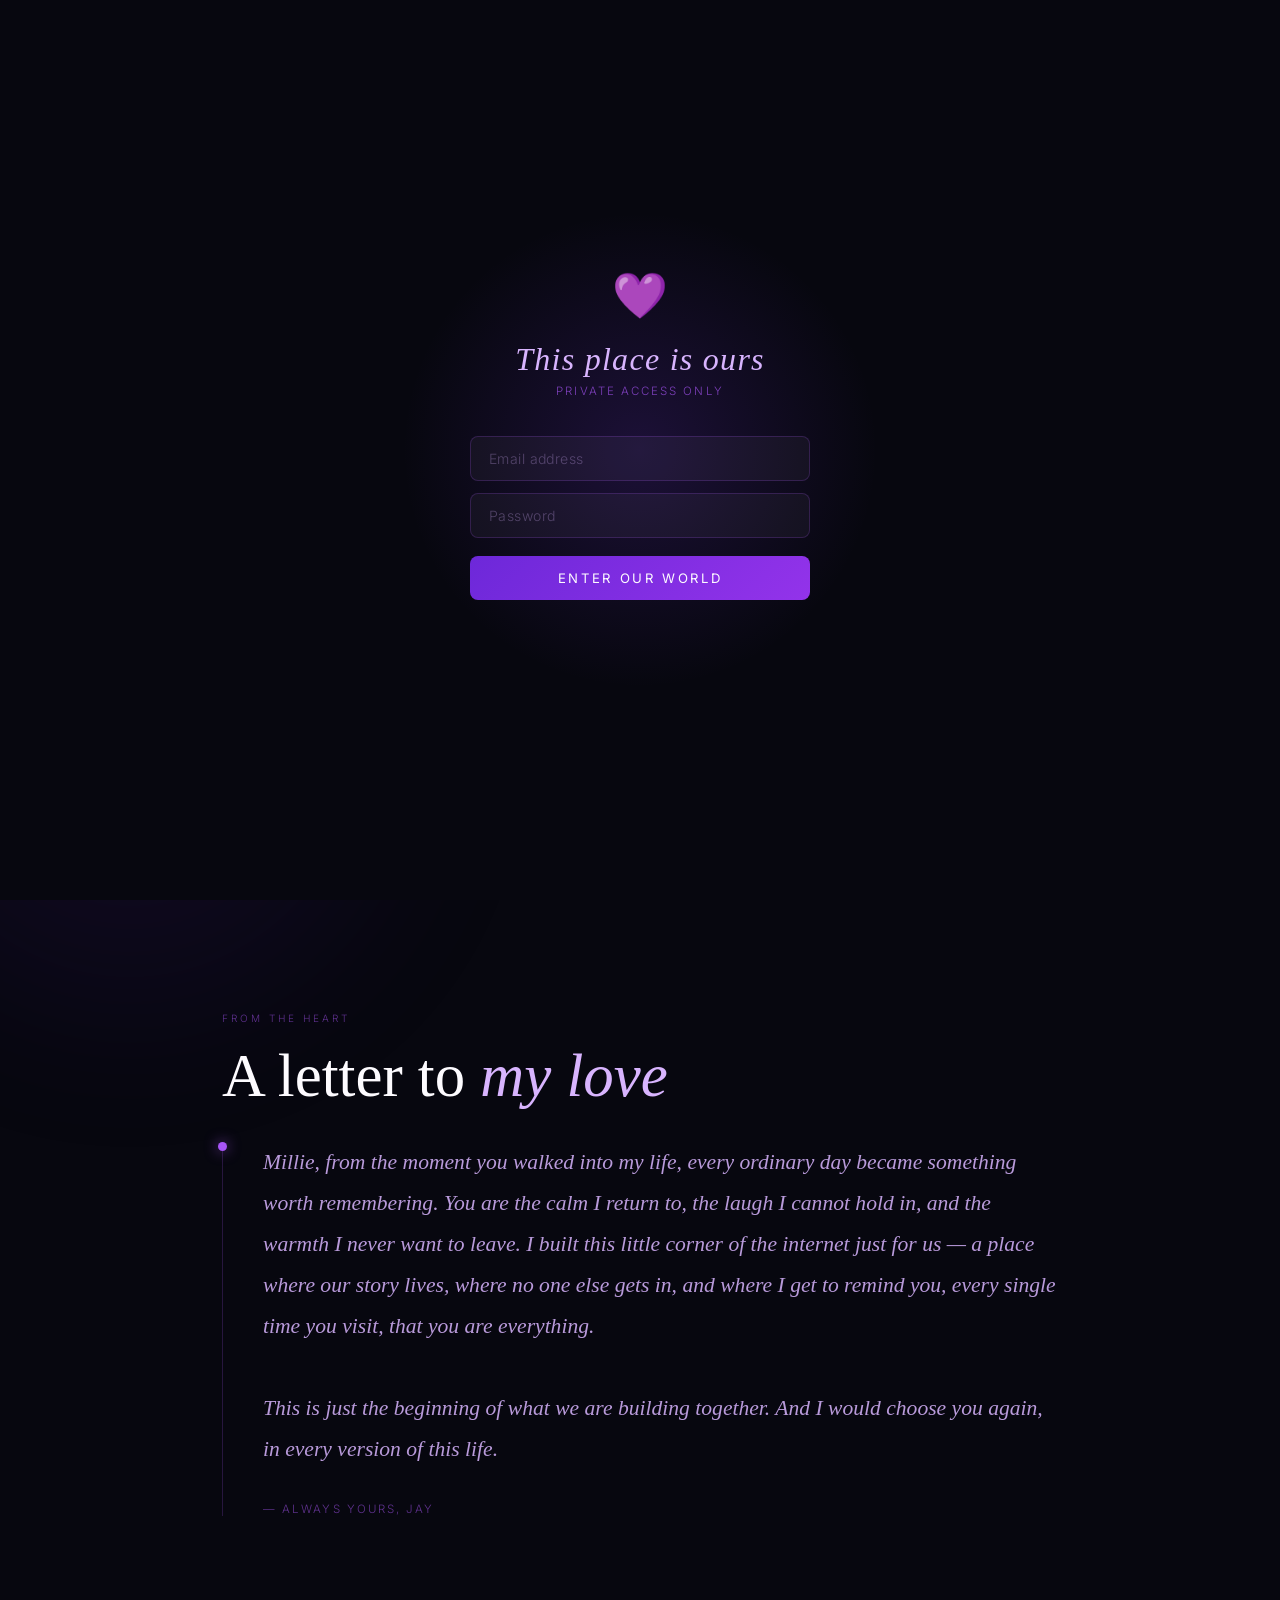
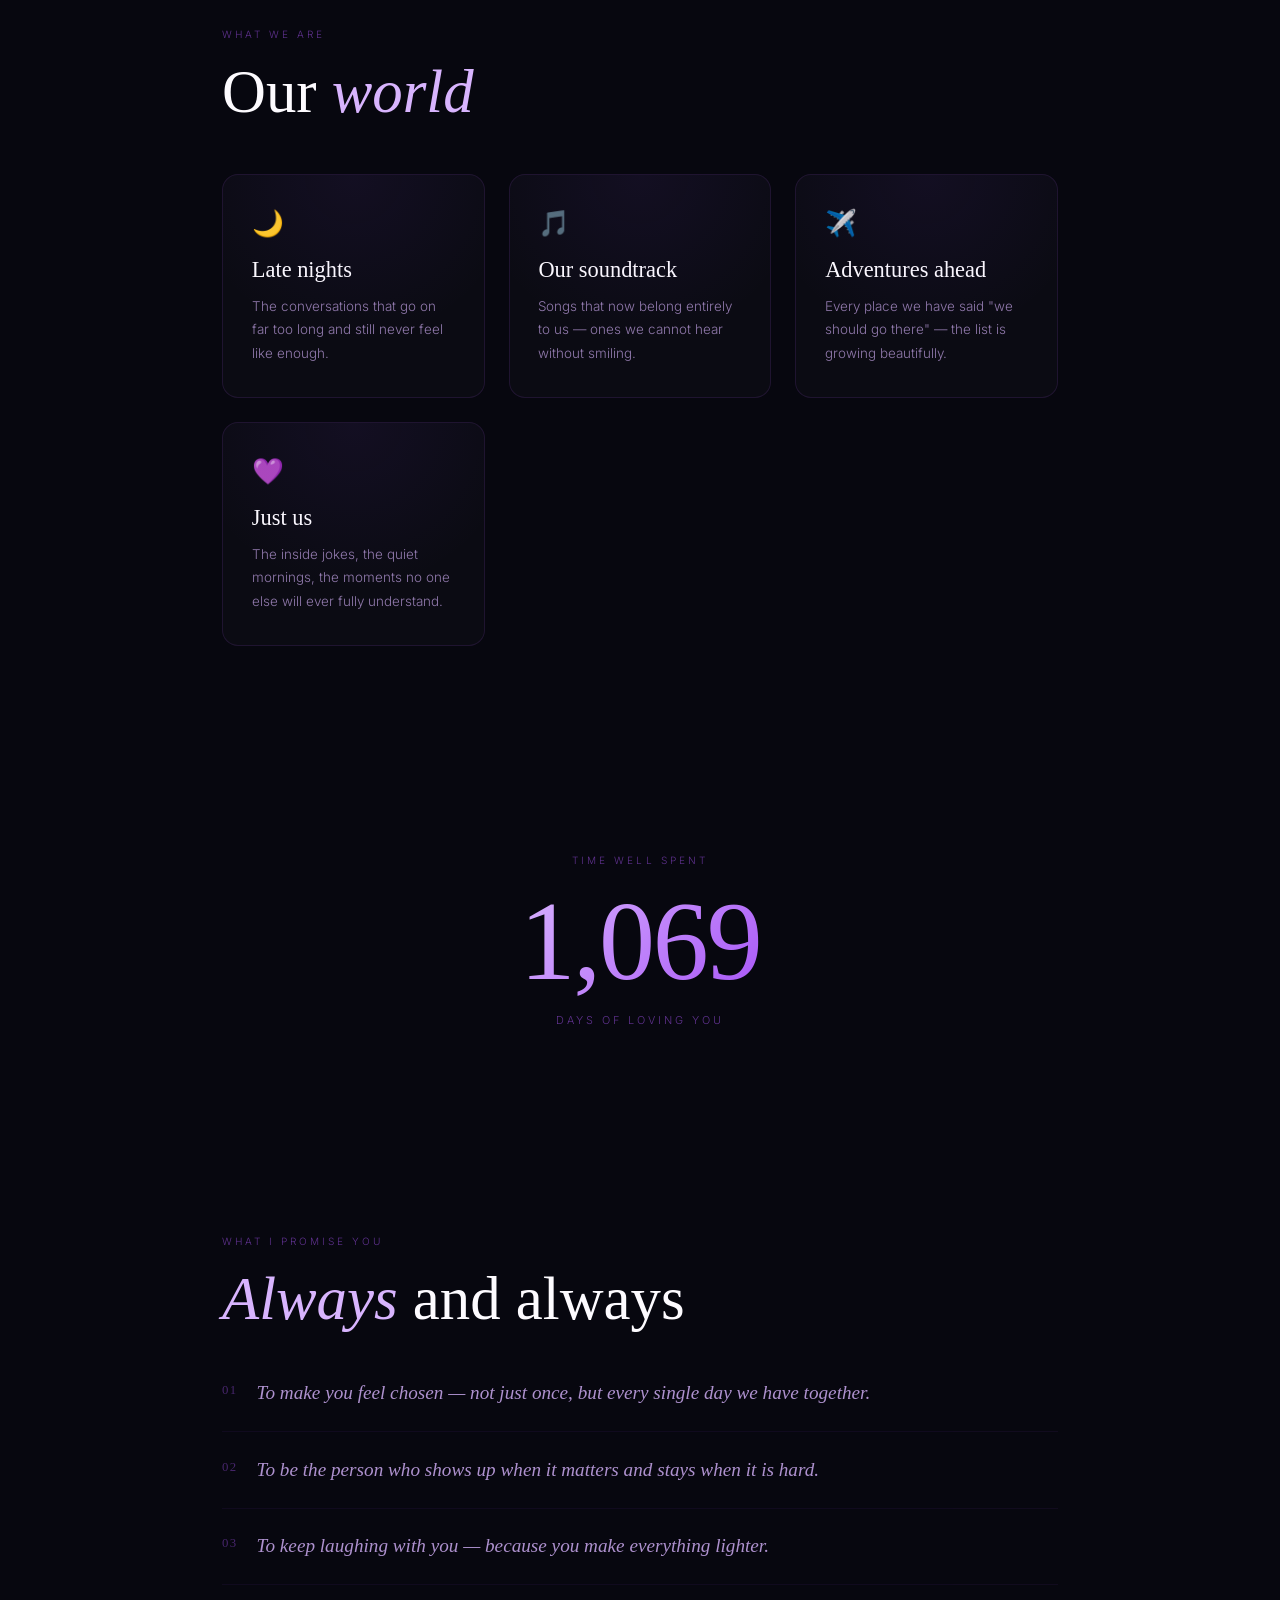
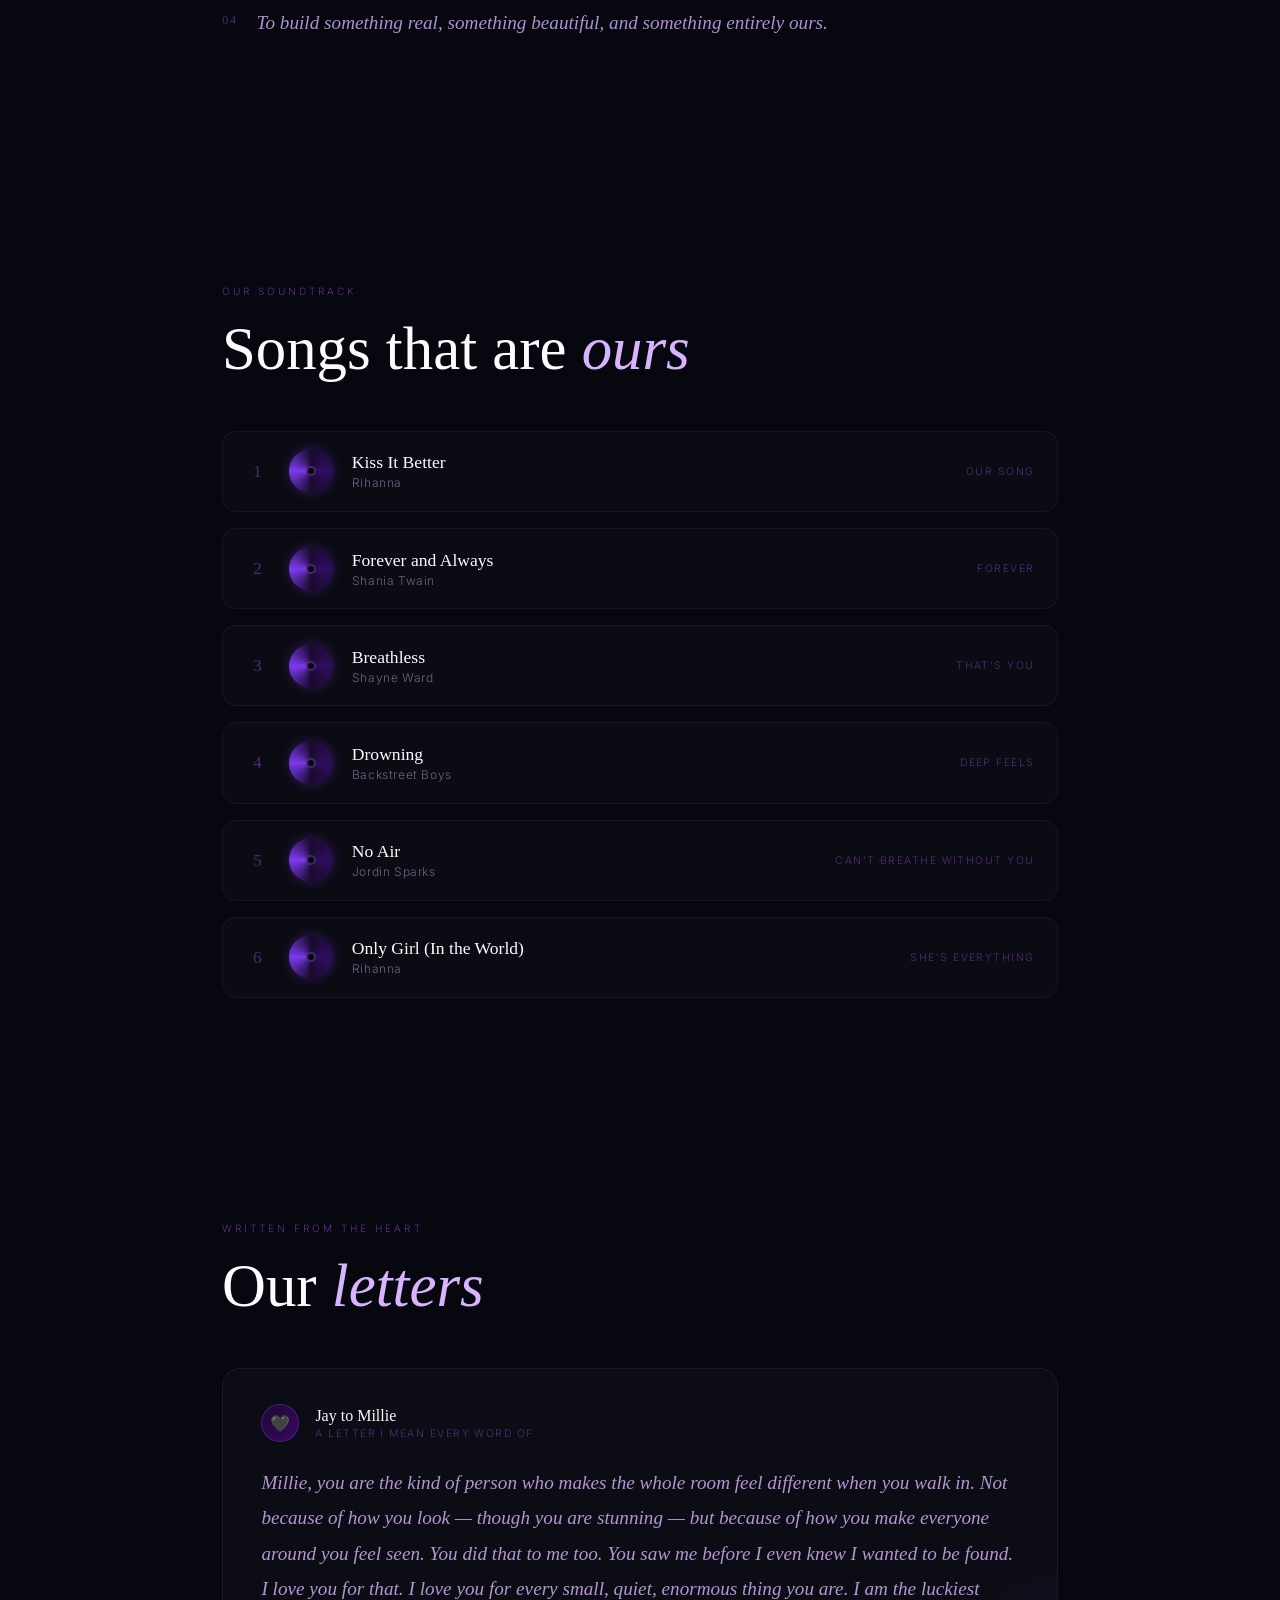
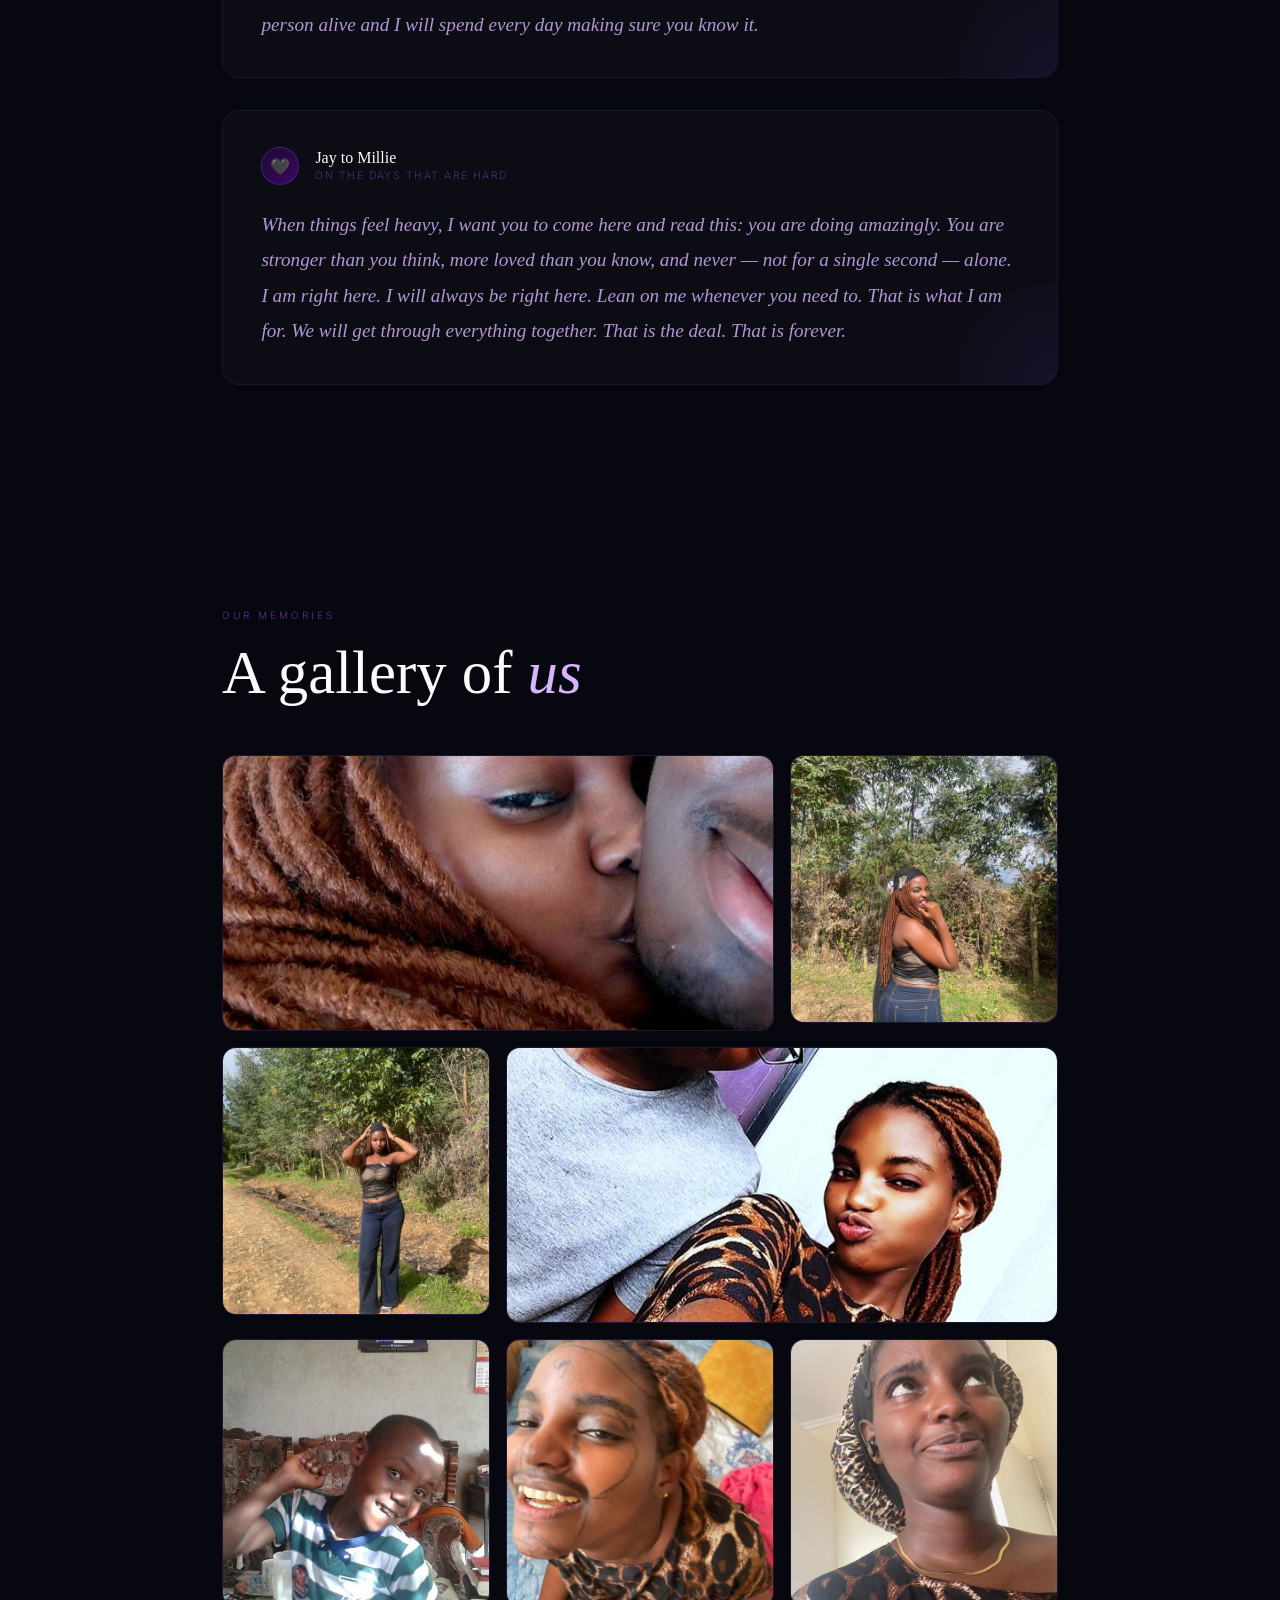
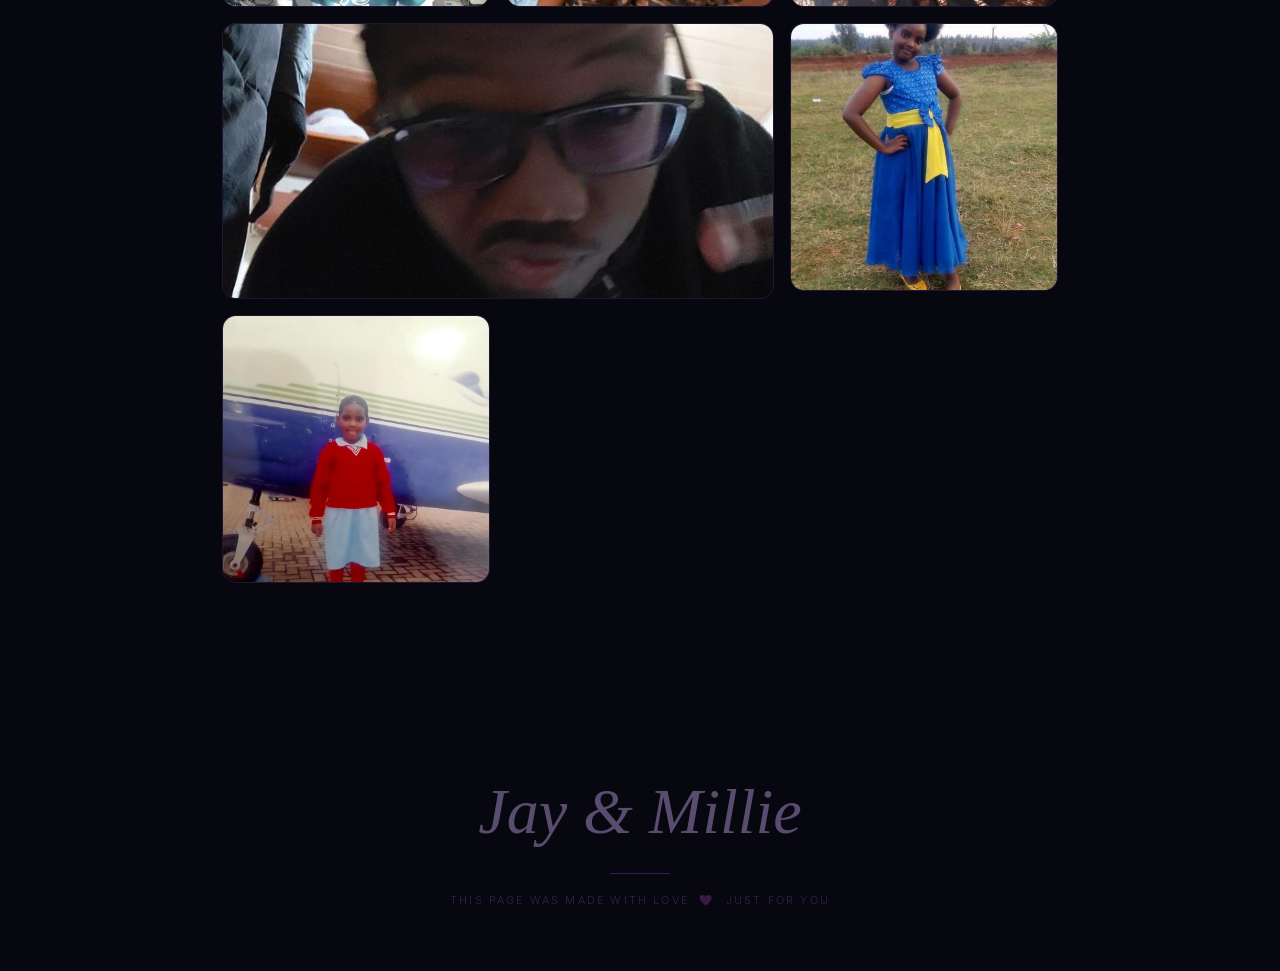
==== special/index.html @ ff6fa11b "letter fix" ====
<!DOCTYPE html>
<html lang="en">
<head>
<meta charset="UTF-8"/>
<meta name="viewport" content="width=device-width, initial-scale=1.0"/>
<title>Jay & Millie</title>
<link href="https://fonts.googleapis.com/css2?family=Cormorant+Garant:ital,wght@0,300;0,400;0,600;1,300;1,400&family=Inter:wght@300;400;500&display=swap" rel="stylesheet"/>
<link rel="stylesheet" href="style.css"/>
</head>
<body>

<!-- Ambient orbs -->
<div class="orb orb-1"></div>
<div class="orb orb-2"></div>

<!-- Petal canvas -->
<canvas id="petal-canvas"></canvas>

<!-- ── LOGIN GATE ── -->
<div id="gate">
  <div class="gate-glow"></div>
  <div class="gate-box">
    <span class="gate-symbol">💜</span>
    <p class="gate-title">This place is ours</p>
    <p class="gate-sub">Private access only</p>
    <input class="gate-field" id="gate-email" type="email" placeholder="Email address" autocomplete="off"/>
    <input class="gate-field" id="gate-pass" type="password" placeholder="Password" autocomplete="off"/>
    <button class="gate-btn" onclick="tryEnter()">Enter our world</button>
    <p class="gate-err" id="gate-err"></p>
  </div>
</div>

<!-- ── MAIN ── -->
<div id="main">

  <!-- HERO -->
  <div class="hero">
    <p class="hero-eyebrow">A private world for two</p>
    <h1 class="hero-names">
      <span class="name-jay">Jay</span>
      <span class="amp"> &amp; </span>
      <span class="name-millie">Millie</span>
    </h1>
    <div class="hero-divider"></div>
    <p class="hero-quote">"In all the world, there is no heart for me like yours. In all the world, there is no love for you like mine."</p>
    <p class="hero-since">Together & in love</p>
    <div class="scroll-hint">
      <div class="scroll-line"></div>
      <span>Scroll</span>
    </div>
  </div>

  <!-- LOVE LETTER -->
  <section class="reveal">
    <p class="section-label">From the heart</p>
    <h2 class="section-title">A letter to <em>my love</em></h2>
    <div class="letter-wrap">
      <div class="letter-dot"></div>
      <p class="letter-text">
        Millie, from the moment you walked into my life, every ordinary day became something worth remembering.
        You are the calm I return to, the laugh I cannot hold in, and the warmth I never want to leave.
        I built this little corner of the internet just for us — a place where our story lives,
        where no one else gets in, and where I get to remind you, every single time you visit,
        that you are everything.
        <br/><br/>
        This is just the beginning of what we are building together.
        And I would choose you again, in every version of this life.
      </p>
      <p class="letter-sig">— Always yours, Jay</p>
    </div>
  </section>

  <!-- MEMORY CARDS -->
  <section class="reveal" style="padding-top: 0;">
    <p class="section-label">What we are</p>
    <h2 class="section-title">Our <em>world</em></h2>
    <div class="cards-grid">
      <div class="card">
        <span class="card-icon">🌙</span>
        <p class="card-title">Late nights</p>
        <p class="card-text">The conversations that go on far too long and still never feel like enough.</p>
      </div>
      <div class="card">
        <span class="card-icon">🎵</span>
        <p class="card-title">Our soundtrack</p>
        <p class="card-text">Songs that now belong entirely to us — ones we cannot hear without smiling.</p>
      </div>
      <div class="card">
        <span class="card-icon">✈️</span>
        <p class="card-title">Adventures ahead</p>
        <p class="card-text">Every place we have said "we should go there" — the list is growing beautifully.</p>
      </div>
      <div class="card">
        <span class="card-icon">💜</span>
        <p class="card-title">Just us</p>
        <p class="card-text">The inside jokes, the quiet mornings, the moments no one else will ever fully understand.</p>
      </div>
    </div>
  </section>

  <!-- COUNTER -->
  <div class="counter-section reveal">
    <p class="section-label">Time well spent</p>
    <div class="counter-number" id="days-count"><span>—</span></div>
    <p class="counter-label">Days of loving you</p>
  </div>

  <!-- PROMISES -->
  <section class="reveal">
    <p class="section-label">What I promise you</p>
    <h2 class="section-title"><em>Always</em> and always</h2>
    <ul class="promises">
      <li>
        <span class="promise-num">01</span>
        To make you feel chosen — not just once, but every single day we have together.
      </li>
      <li>
        <span class="promise-num">02</span>
        To be the person who shows up when it matters and stays when it is hard.
      </li>
      <li>
        <span class="promise-num">03</span>
        To keep laughing with you — because you make everything lighter.
      </li>
      <li>
        <span class="promise-num">04</span>
        To build something real, something beautiful, and something entirely ours.
      </li>
    </ul>
  </section>

  <!-- PLAYLIST -->
  <section class="reveal">
    <p class="section-label">Our soundtrack</p>
    <h2 class="section-title">Songs that are <em>ours</em></h2>
    <div class="playlist-wrap">
      <div class="playlist-track">
        <span class="track-num">1</span>
        <div class="track-vinyl"></div>
        <div class="track-info">
          <p class="track-name">Kiss It Better</p>
          <p class="track-artist">Rihanna</p>
        </div>
        <span class="track-vibe">Our song</span>
      </div>
      <div class="playlist-track">
        <span class="track-num">2</span>
        <div class="track-vinyl"></div>
        <div class="track-info">
          <p class="track-name">Forever and Always</p>
          <p class="track-artist">Shania Twain</p>
        </div>
        <span class="track-vibe">Forever</span>
      </div>
      <div class="playlist-track">
        <span class="track-num">3</span>
        <div class="track-vinyl"></div>
        <div class="track-info">
          <p class="track-name">Breathless</p>
          <p class="track-artist">Shayne Ward</p>
        </div>
        <span class="track-vibe">That's you</span>
      </div>
      <div class="playlist-track">
        <span class="track-num">4</span>
        <div class="track-vinyl"></div>
        <div class="track-info">
          <p class="track-name">Drowning</p>
          <p class="track-artist">Backstreet Boys</p>
        </div>
        <span class="track-vibe">Deep feels</span>
      </div>
      <div class="playlist-track">
        <span class="track-num">5</span>
        <div class="track-vinyl"></div>
        <div class="track-info">
          <p class="track-name">No Air</p>
          <p class="track-artist">Jordin Sparks</p>
        </div>
        <span class="track-vibe">Can't breathe without you</span>
      </div>
      <div class="playlist-track">
        <span class="track-num">6</span>
        <div class="track-vinyl"></div>
        <div class="track-info">
          <p class="track-name">Only Girl (In the World)</p>
          <p class="track-artist">Rihanna</p>
        </div>
        <span class="track-vibe">She's everything</span>
      </div>
    </div>
  </section>

  <!-- LOVE LETTERS EXCHANGE -->
  <section class="reveal">
    <p class="section-label">Written from the heart</p>
    <h2 class="section-title">Our <em>letters</em></h2>
    <div class="letters-stack">

      <div class="letter-card">
        <div class="lc-header">
          <div class="lc-avatar jay-av">🖤</div>
          <div class="lc-meta">
            <p class="lc-from">Jay to Millie</p>
            <p class="lc-date">A letter I mean every word of</p>
          </div>
        </div>
        <p class="lc-body">
          Millie, you are the kind of person who makes the whole room feel different when you walk in.
          Not because of how you look — though you are stunning — but because of how you make everyone
          around you feel seen. You did that to me too. You saw me before I even knew I wanted to be
          found. I love you for that. I love you for every small, quiet, enormous thing you are.
          I am the luckiest person alive and I will spend every day making sure you know it.
        </p>
      </div>


      <div class="letter-card">
        <div class="lc-header">
          <div class="lc-avatar jay-av">🖤</div>
          <div class="lc-meta">
            <p class="lc-from">Jay to Millie</p>
            <p class="lc-date">On the days that are hard</p>
          </div>
        </div>
        <p class="lc-body">
          When things feel heavy, I want you to come here and read this: you are doing amazingly.
          You are stronger than you think, more loved than you know, and never — not for a single
          second — alone. I am right here. I will always be right here.
          Lean on me whenever you need to. That is what I am for.
          We will get through everything together. That is the deal. That is forever.
        </p>
      </div>

    </div>
  </section>

  <!-- PHOTO GALLERY -->
  <section class="reveal">
    <p class="section-label">Our memories</p>
    <h2 class="section-title">A gallery of <em>us</em></h2>
    <div class="gallery-grid" id="gallery-grid">
      <div class="gallery-item" style="grid-column: span 2; aspect-ratio: 2/1;">
        <img class="gallery-img" src="[data-uri]" alt="Us 💜" loading="lazy"/>
        <div class="gallery-caption">
          <p class="caption-title">Us 💜</p>
          <p class="caption-sub">The moment that says it all</p>
        </div>
      </div>
      <div class="gallery-item">
        <img class="gallery-img" src="[data-uri]" alt="Jay & Millie 🖤" loading="lazy"/>
        <div class="gallery-caption">
          <p class="caption-title">Jay & Millie 🖤</p>
          <p class="caption-sub">Our world, just us</p>
        </div>
      </div>
      <div class="gallery-item">
        <img class="gallery-img" src="[data-uri]" alt="My love 🌿" loading="lazy"/>
        <div class="gallery-caption">
          <p class="caption-title">My love 🌿</p>
          <p class="caption-sub">She walks in beauty</p>
        </div>
      </div>
      <div class="gallery-item" style="grid-column: span 2; aspect-ratio: 2/1;">
        <img class="gallery-img" src="[data-uri]" alt="Golden girl ✨" loading="lazy"/>
        <div class="gallery-caption">
          <p class="caption-title">Golden girl ✨</p>
          <p class="caption-sub">Looking back at me</p>
        </div>
      </div>
      <div class="gallery-item">
        <img class="gallery-img" src="[data-uri]" alt="Jay 🖤" loading="lazy"/>
        <div class="gallery-caption">
          <p class="caption-title">Jay 🖤</p>
          <p class="caption-sub">The man behind the love</p>
        </div>
      </div>
      <div class="gallery-item">
        <img class="gallery-img" src="[data-uri]" alt="Her smile 💜" loading="lazy"/>
        <div class="gallery-caption">
          <p class="caption-title">Her smile 💜</p>
          <p class="caption-sub">Worth everything</p>
        </div>
      </div>
      <div class="gallery-item">
        <img class="gallery-img" src="[data-uri]" alt="Late nights 🌙" loading="lazy"/>
        <div class="gallery-caption">
          <p class="caption-title">Late nights 🌙</p>
          <p class="caption-sub">Cozy & beautiful</p>
        </div>
      </div>
      <div class="gallery-item" style="grid-column: span 2; aspect-ratio: 2/1;">
        <img class="gallery-img" src="[data-uri]" alt="Soft moments 🤍" loading="lazy"/>
        <div class="gallery-caption">
          <p class="caption-title">Soft moments 🤍</p>
          <p class="caption-sub">Quiet & perfect</p>
        </div>
      </div>
      <div class="gallery-item">
        <img class="gallery-img" src="[data-uri]" alt="Little queen 👑" loading="lazy"/>
        <div class="gallery-caption">
          <p class="caption-title">Little queen 👑</p>
          <p class="caption-sub">She was always this bright</p>
        </div>
      </div>
      <div class="gallery-item">
        <img class="gallery-img" src="[data-uri]" alt="Baby Millie ✈️" loading="lazy"/>
        <div class="gallery-caption">
          <p class="caption-title">Baby Millie ✈️</p>
          <p class="caption-sub">She had wings from the start</p>
        </div>
      </div>
    </div>
  </section>

  <!-- FOOTER -->
  <footer class="reveal">
    <p class="footer-names">Jay & Millie</p>
    <div class="footer-line"></div>
    <p class="footer-text">This page was made with love &nbsp;💜&nbsp; just for you</p>
  </footer>

</div><!-- end #main -->

<script src="app.js"></script>
</body>
</html>
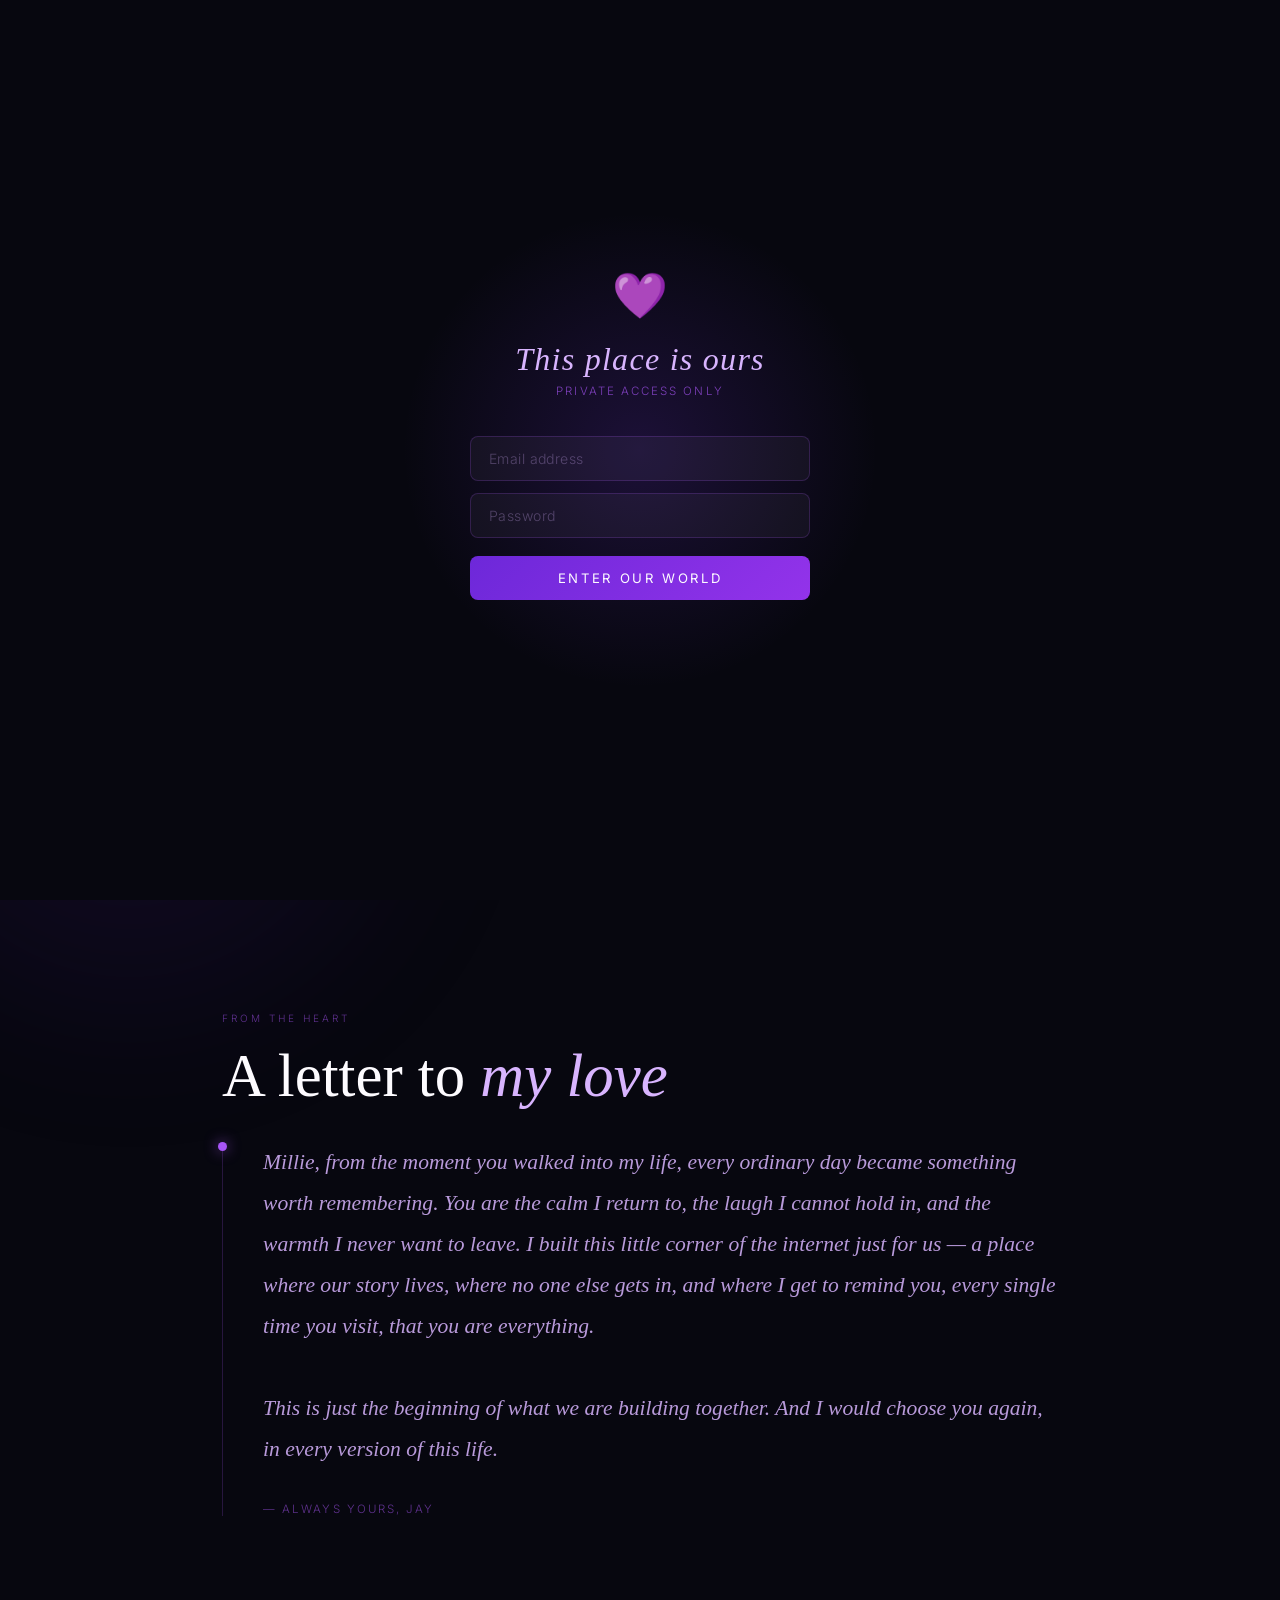
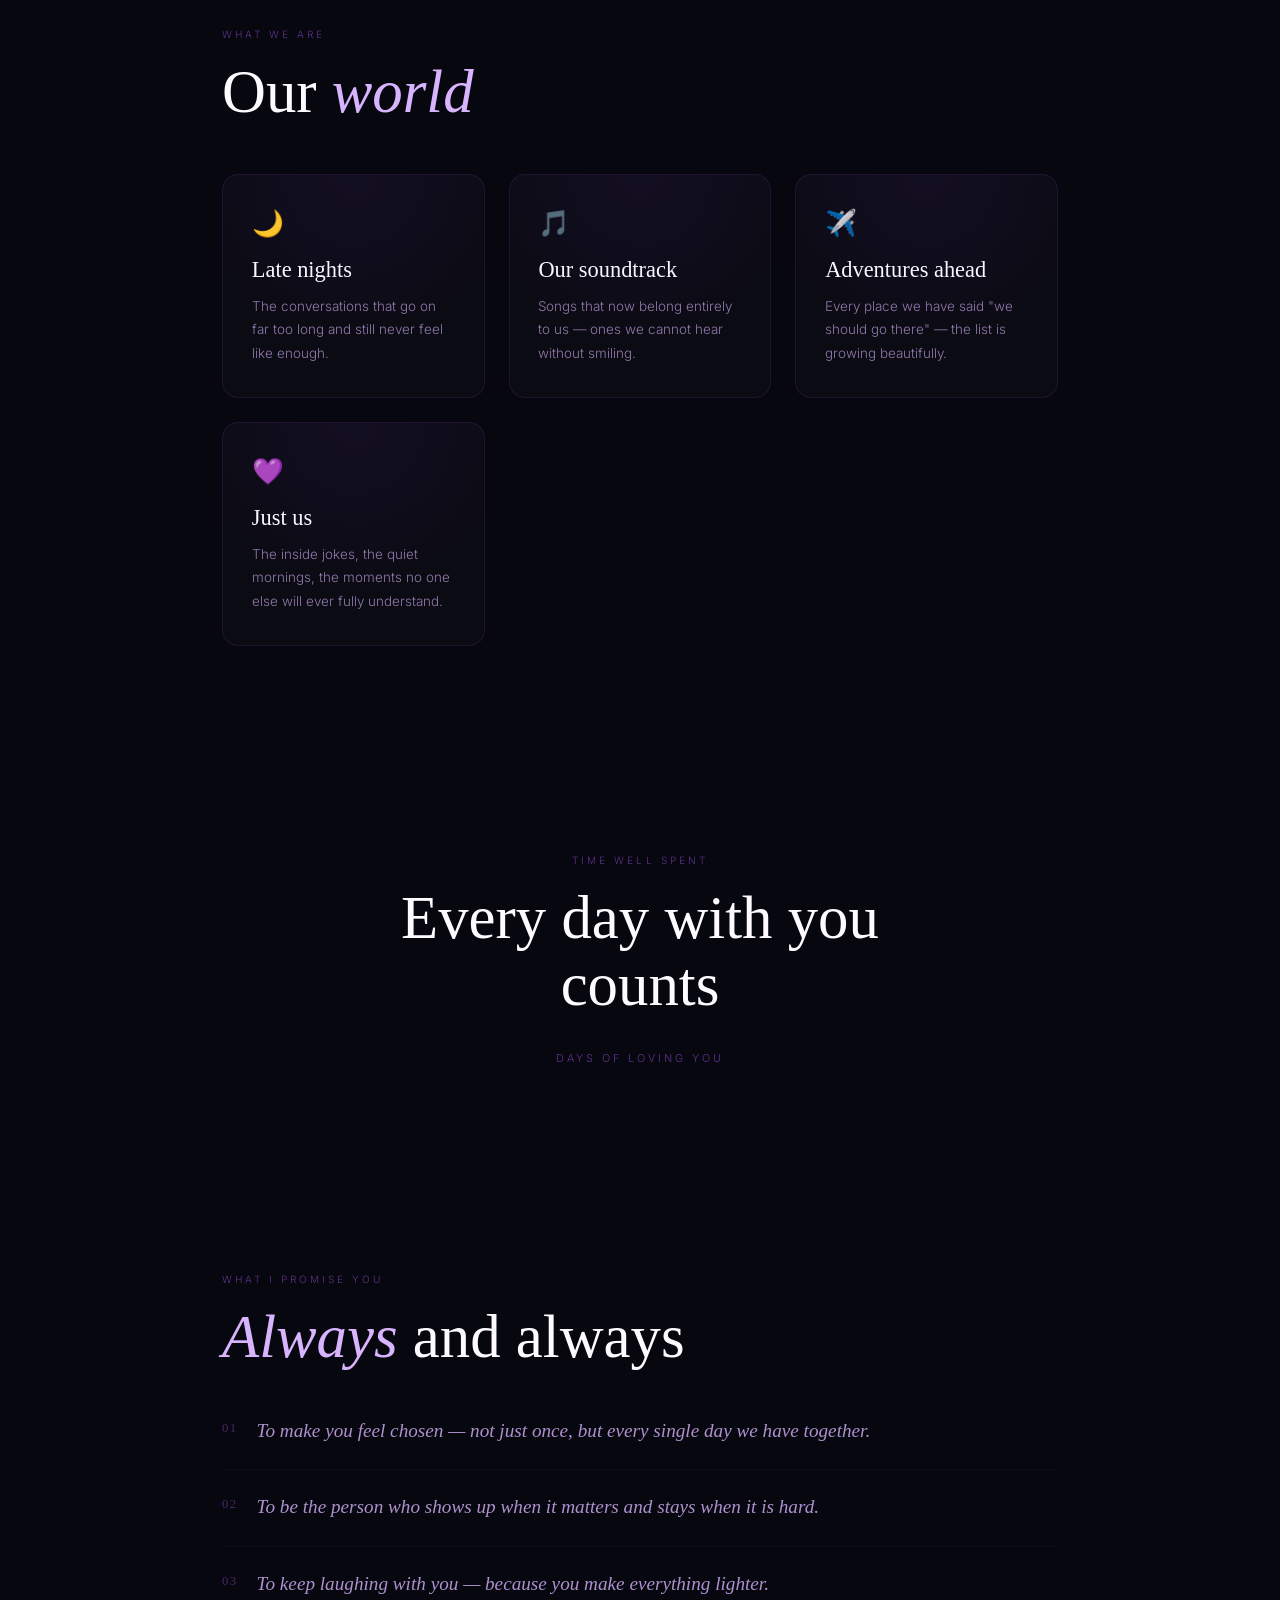
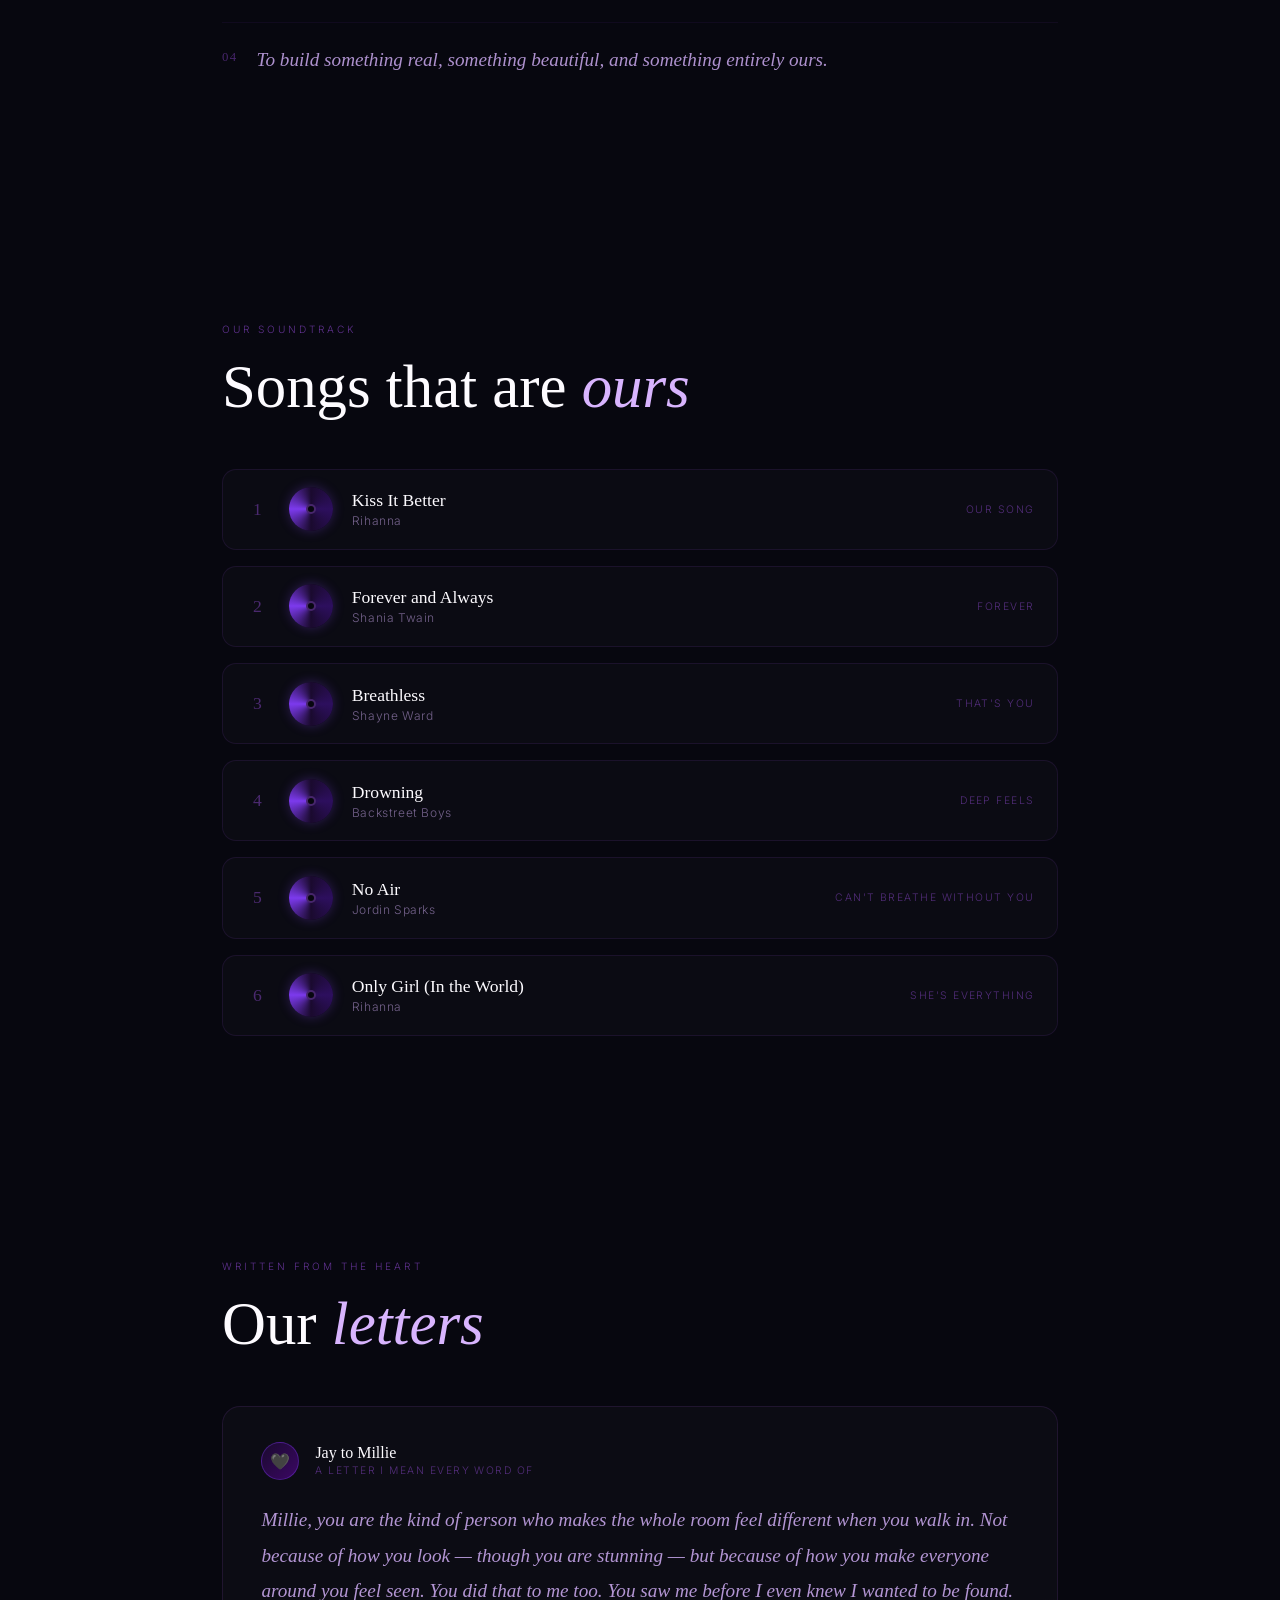
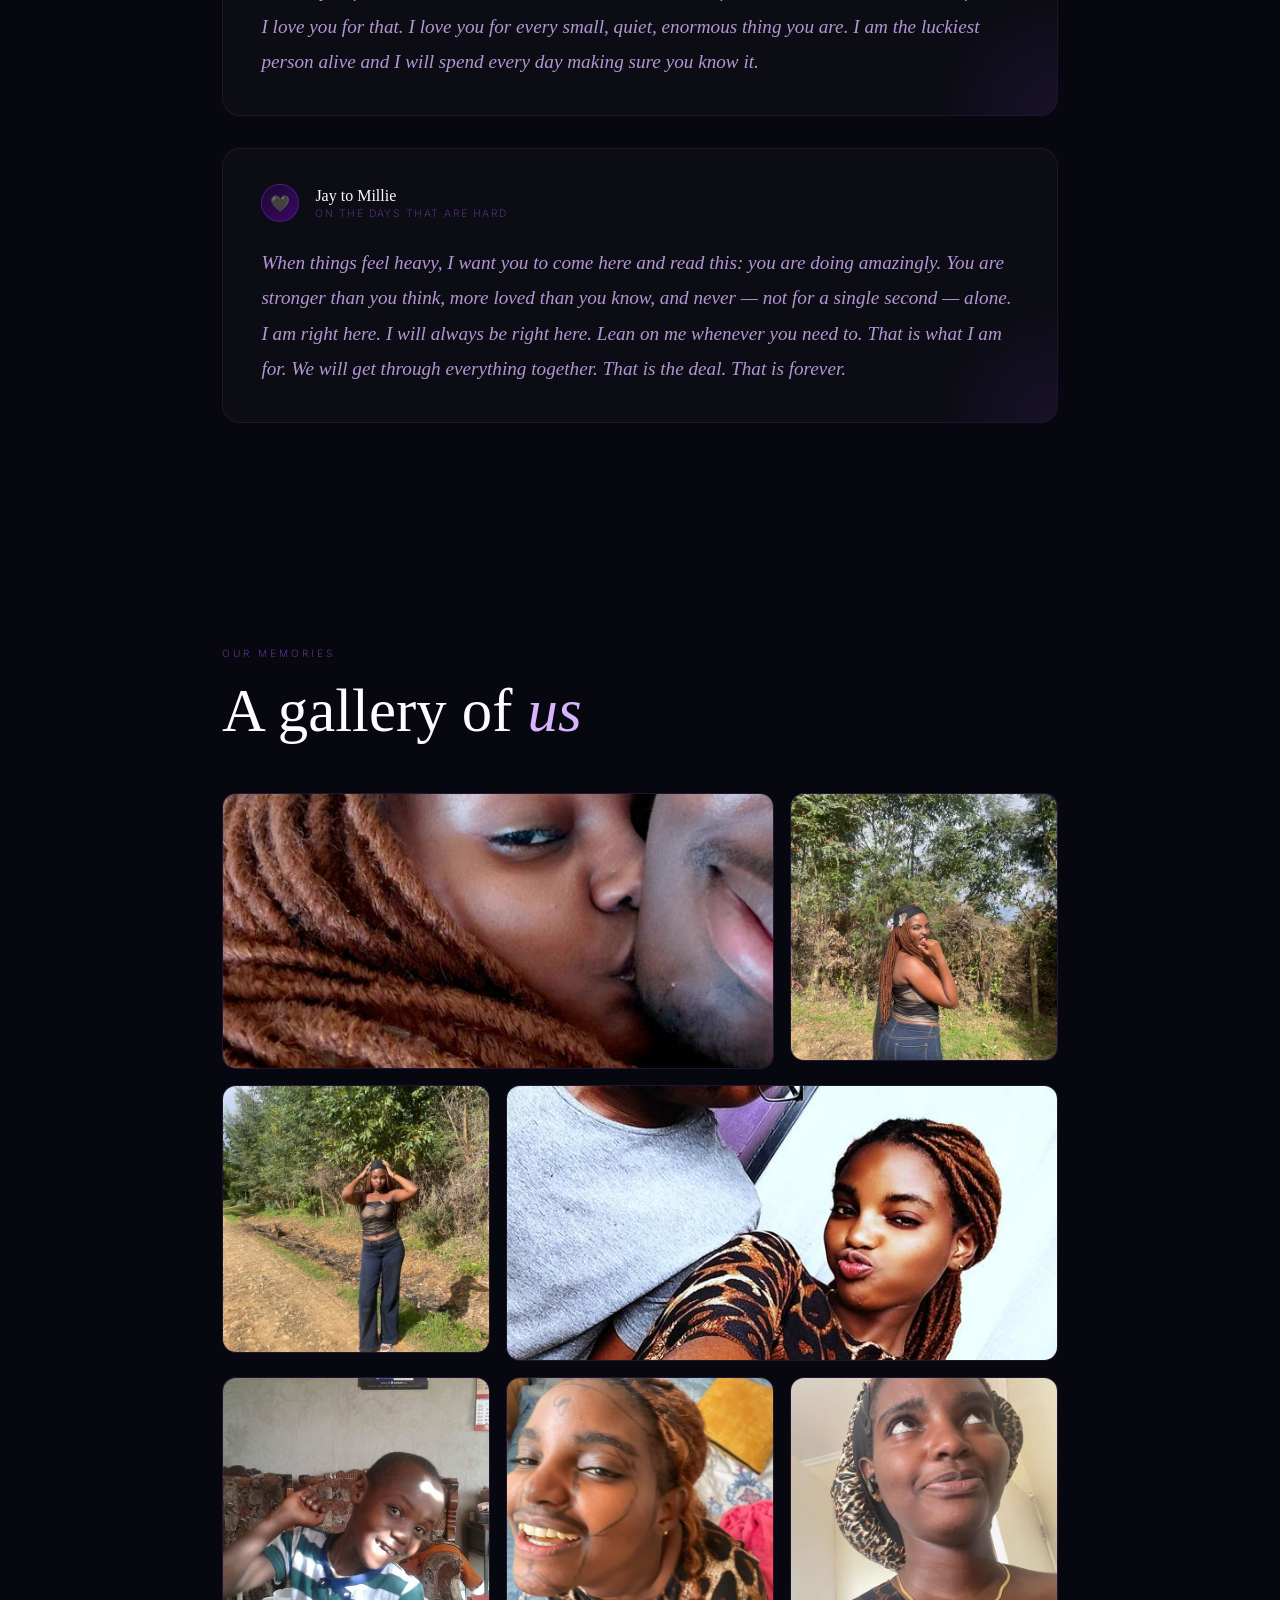
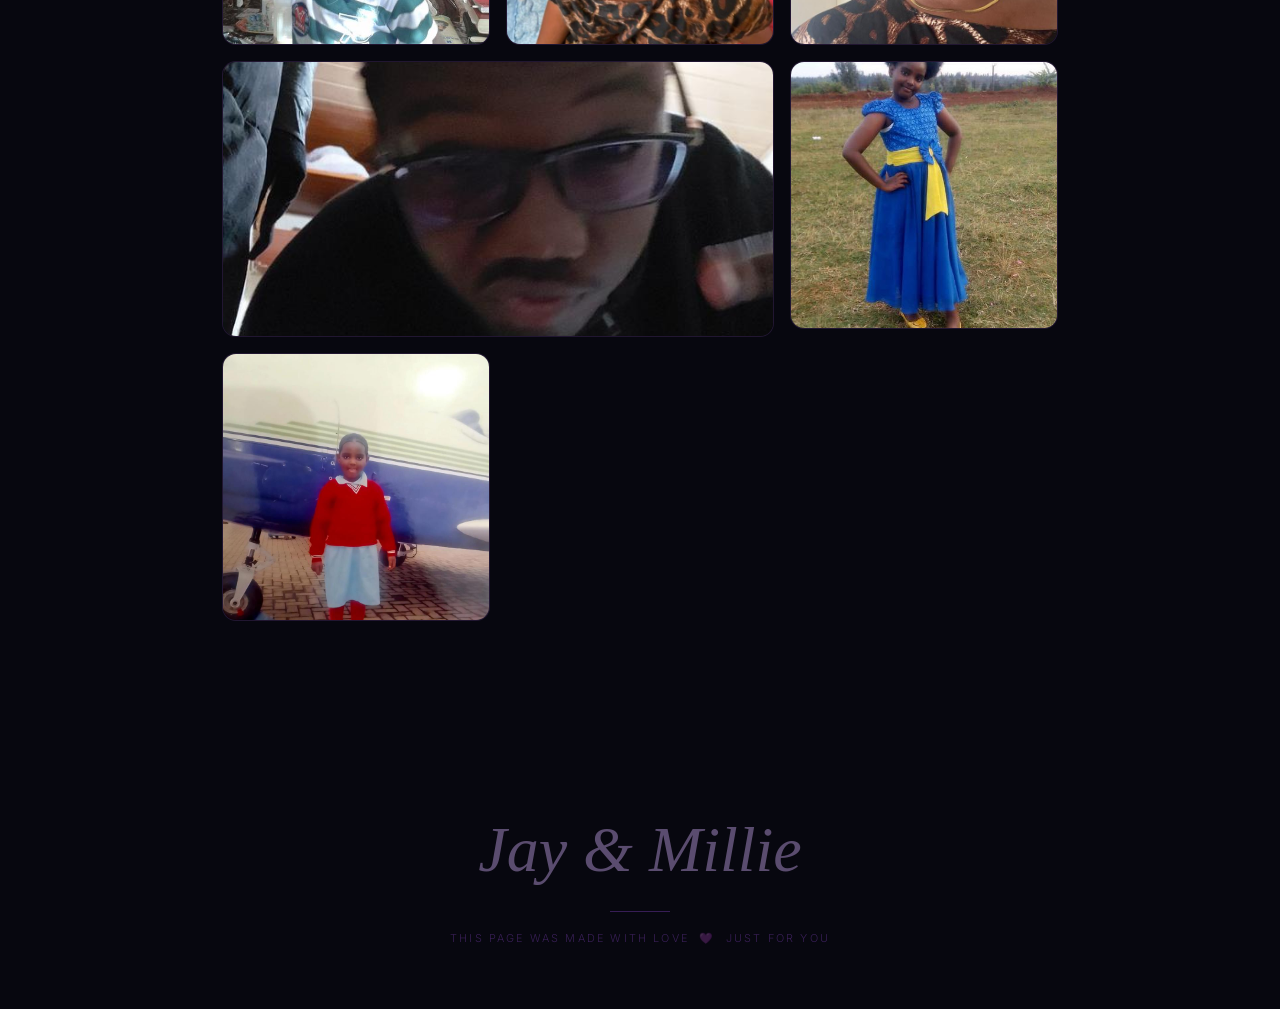
==== commit 100dc833: "letter fix" ====
--- a/special/index.html
+++ b/special/index.html
@@ -101,7 +101,7 @@
   <!-- COUNTER -->
   <div class="counter-section reveal">
     <p class="section-label">Time well spent</p>
-    <div class="counter-number" id="days-count"><span>—</span></div>
+    <h2 class="section-title">Every day with you counts</h2>
     <p class="counter-label">Days of loving you</p>
   </div>
 
